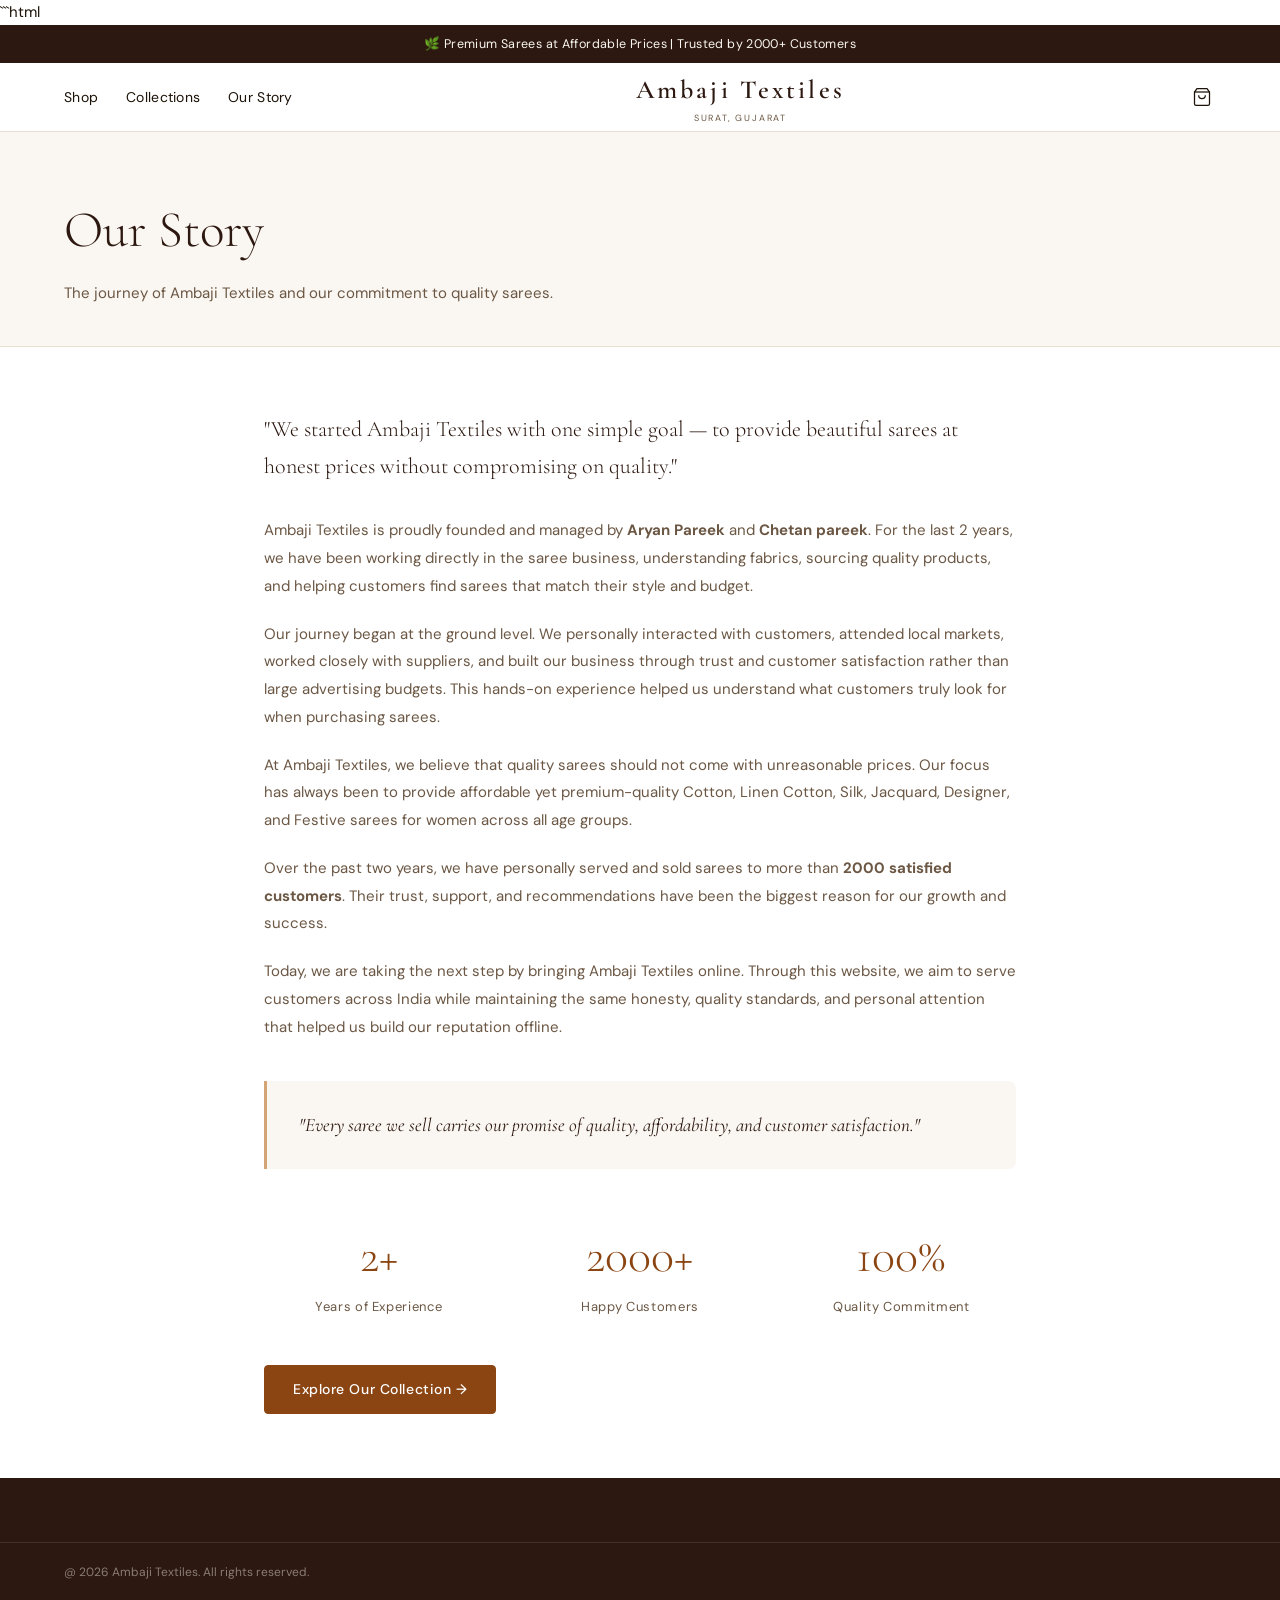
==== pages/about.html @ c56946fc "Move website files to root" ====
```html
<!DOCTYPE html>
<html lang="en">
<head>
  <meta charset="UTF-8"/>
  <meta name="viewport" content="width=device-width, initial-scale=1.0"/>
  <title>Our Story – Ambaji Textiles</title>
  <link rel="stylesheet" href="../css/style.css"/>
  <link href="https://fonts.googleapis.com/css2?family=Cormorant+Garamond:ital,wght@0,300;0,400;0,600;1,300;1,400&family=DM+Sans:wght@300;400;500&display=swap" rel="stylesheet"/>
</head>
<body>

<div class="announcement-bar">
  🌿 Premium Sarees at Affordable Prices | Trusted by 2000+ Customers
</div>

<header class="site-header">
  <div class="header-inner">
    <nav class="header-nav left-nav">
      <a href="shop.html">Shop</a>
      <a href="collections.html">Collections</a>
      <a href="about.html" class="active">Our Story</a>
    </nav>

    <a href="../index.html" class="logo">
      <span class="logo-main">Ambaji Textiles</span>
      <span class="logo-sub">Surat, Gujarat</span>
    </a>

    <div class="header-actions">
      <a href="cart.html" class="icon-btn cart-icon">
        <svg width="20" height="20" viewBox="0 0 24 24" fill="none" stroke="currentColor" stroke-width="1.5">
          <path d="M6 2L3 6v14a2 2 0 0 0 2 2h14a2 2 0 0 0 2-2V6l-3-4z"/>
          <line x1="3" y1="6" x2="21" y2="6"/>
          <path d="M16 10a4 4 0 0 1-8 0"/>
        </svg>
        <span class="cart-count" id="cartCount">0</span>
      </a>
    </div>
  </div>
</header>

<div class="page-header">
  <div class="container">
    <h1>Our Story</h1>
    <p>The journey of Ambaji Textiles and our commitment to quality sarees.</p>
  </div>
</div>

<div class="container" style="max-width:800px;padding:64px 24px;">

  <p style="font-family:var(--font-display);font-size:22px;font-weight:300;line-height:1.7;color:var(--clr-primary-dark);margin-bottom:32px;">
    "We started Ambaji Textiles with one simple goal — to provide beautiful sarees at honest prices without compromising on quality."
  </p>

  <p style="font-size:15px;line-height:1.85;color:var(--clr-text-muted);margin-bottom:20px;">
    Ambaji Textiles is proudly founded and managed by <strong>Aryan Pareek</strong> and <strong>Chetan pareek</strong>. For the last 2 years, we have been working directly in the saree business, understanding fabrics, sourcing quality products, and helping customers find sarees that match their style and budget.
  </p>

  <p style="font-size:15px;line-height:1.85;color:var(--clr-text-muted);margin-bottom:20px;">
    Our journey began at the ground level. We personally interacted with customers, attended local markets, worked closely with suppliers, and built our business through trust and customer satisfaction rather than large advertising budgets. This hands-on experience helped us understand what customers truly look for when purchasing sarees.
  </p>

  <p style="font-size:15px;line-height:1.85;color:var(--clr-text-muted);margin-bottom:20px;">
    At Ambaji Textiles, we believe that quality sarees should not come with unreasonable prices. Our focus has always been to provide affordable yet premium-quality Cotton, Linen Cotton, Silk, Jacquard, Designer, and Festive sarees for women across all age groups.
  </p>

  <p style="font-size:15px;line-height:1.85;color:var(--clr-text-muted);margin-bottom:20px;">
    Over the past two years, we have personally served and sold sarees to more than <strong>2000 satisfied customers</strong>. Their trust, support, and recommendations have been the biggest reason for our growth and success.
  </p>

  <p style="font-size:15px;line-height:1.85;color:var(--clr-text-muted);margin-bottom:40px;">
    Today, we are taking the next step by bringing Ambaji Textiles online. Through this website, we aim to serve customers across India while maintaining the same honesty, quality standards, and personal attention that helped us build our reputation offline.
  </p>

  <div style="background:var(--clr-cream);border-left:3px solid var(--clr-accent);padding:28px 32px;border-radius:0 8px 8px 0;margin-bottom:48px;">
    <p style="font-family:var(--font-display);font-size:19px;font-weight:400;font-style:italic;color:var(--clr-primary-dark);line-height:1.65;">
      "Every saree we sell carries our promise of quality, affordability, and customer satisfaction."
    </p>
  </div>

  <div style="display:grid;grid-template-columns:repeat(3,1fr);gap:32px;margin-bottom:48px;text-align:center;">
    <div>
      <div style="font-family:var(--font-display);font-size:48px;font-weight:300;color:var(--clr-primary);">2+</div>
      <div style="font-size:13px;color:var(--clr-text-muted);letter-spacing:0.05em;">Years of Experience</div>
    </div>

    <div>
      <div style="font-family:var(--font-display);font-size:48px;font-weight:300;color:var(--clr-primary);">2000+</div>
      <div style="font-size:13px;color:var(--clr-text-muted);letter-spacing:0.05em;">Happy Customers</div>
    </div>

    <div>
      <div style="font-family:var(--font-display);font-size:48px;font-weight:300;color:var(--clr-primary);">100%</div>
      <div style="font-size:13px;color:var(--clr-text-muted);letter-spacing:0.05em;">Quality Commitment</div>
    </div>
  </div>

  <a href="shop.html" class="btn btn-primary">Explore Our Collection →</a>

</div>

<footer class="site-footer">
  <div class="footer-bottom" style="border-top:1px solid rgba(255,255,255,0.1);">
    <div class="container">
      <p>@ 2026 Ambaji Textiles. All rights reserved.</p>
    </div>
  </div>
</footer>

<script src="../js/data.js"></script>
<script src="../js/cart.js"></script>

</body>
</html>
```
---- css/style.css ----
/* =============================================
   Ambaji textiles – Main Stylesheet
   ============================================= */

:root {
  --clr-primary: #8B4513;
  --clr-primary-light: #C4956A;
  --clr-primary-dark: #2C1810;
  --clr-accent: #D4A574;
  --clr-cream: #FAF6F1;
  --clr-cream-dark: #F0E8DC;
  --clr-text: #1C1207;
  --clr-text-muted: #6B5744;
  --clr-border: #E8DDD3;
  --clr-white: #FFFFFF;
  --font-display: 'Cormorant Garamond', Georgia, serif;
  --font-body: 'DM Sans', system-ui, sans-serif;
  --radius: 4px;
  --shadow: 0 2px 20px rgba(44, 24, 16, 0.08);
  --shadow-hover: 0 8px 40px rgba(44, 24, 16, 0.15);
  --transition: all 0.25s ease;
}

*, *::before, *::after { box-sizing: border-box; margin: 0; padding: 0; }

html { scroll-behavior: smooth; }

body {
  font-family: var(--font-body);
  font-size: 15px;
  line-height: 1.65;
  color: var(--clr-text);
  background: var(--clr-white);
}

a { color: inherit; text-decoration: none; }
ul { list-style: none; }

.container {
  max-width: 1200px;
  margin: 0 auto;
  padding: 0 24px;
}

/* ---- BUTTONS ---- */
.btn {
  display: inline-block;
  padding: 12px 28px;
  font-family: var(--font-body);
  font-size: 14px;
  font-weight: 500;
  letter-spacing: 0.04em;
  border: 1.5px solid transparent;
  border-radius: var(--radius);
  cursor: pointer;
  transition: var(--transition);
  text-align: center;
}
.btn-primary {
  background: var(--clr-primary);
  color: var(--clr-white);
  border-color: var(--clr-primary);
}
.btn-primary:hover {
  background: var(--clr-primary-dark);
  border-color: var(--clr-primary-dark);
}
.btn-ghost {
  background: transparent;
  color: var(--clr-text);
  border-color: var(--clr-text);
}
.btn-ghost:hover {
  background: var(--clr-text);
  color: var(--clr-white);
}
.btn-outline {
  background: transparent;
  color: var(--clr-primary);
  border-color: var(--clr-primary);
}
.btn-outline:hover {
  background: var(--clr-primary);
  color: var(--clr-white);
}
.btn-full { width: 100%; display: block; }

/* ---- ANNOUNCEMENT BAR ---- */
.announcement-bar {
  background: var(--clr-primary-dark);
  color: var(--clr-cream);
  text-align: center;
  font-size: 12.5px;
  font-weight: 400;
  letter-spacing: 0.03em;
  padding: 9px 16px;
}

/* ---- HEADER ---- */
.site-header {
  position: sticky;
  top: 0;
  z-index: 100;
  background: var(--clr-white);
  border-bottom: 1px solid var(--clr-border);
}
.header-inner {
  max-width: 1200px;
  margin: 0 auto;
  padding: 0 24px;
  display: flex;
  align-items: center;
  justify-content: space-between;
  height: 68px;
}
.header-nav { display: flex; gap: 28px; }
.header-nav a {
  font-size: 14px;
  font-weight: 400;
  color: var(--clr-text);
  letter-spacing: 0.02em;
  transition: var(--transition);
  position: relative;
}
.header-nav a::after {
  content: '';
  position: absolute;
  bottom: -2px; left: 0;
  width: 0; height: 1px;
  background: var(--clr-primary);
  transition: var(--transition);
}
.header-nav a:hover::after { width: 100%; }

.logo {
  display: flex;
  flex-direction: column;
  align-items: center;
  text-decoration: none;
}
.logo-main {
  font-family: var(--font-display);
  font-size: 26px;
  font-weight: 600;
  color: var(--clr-primary-dark);
  letter-spacing: 0.12em;
}
.logo-sub {
  font-size: 9px;
  letter-spacing: 0.2em;
  color: var(--clr-text-muted);
  text-transform: uppercase;
}

.header-actions { display: flex; align-items: center; gap: 16px; }
.icon-btn {
  position: relative;
  display: flex;
  align-items: center;
  color: var(--clr-text);
  transition: var(--transition);
  padding: 4px;
}
.icon-btn:hover { color: var(--clr-primary); }
.cart-count {
  position: absolute;
  top: -4px; right: -6px;
  background: var(--clr-primary);
  color: white;
  font-size: 9px;
  width: 16px; height: 16px;
  border-radius: 50%;
  display: flex;
  align-items: center;
  justify-content: center;
  font-weight: 600;
}

/* ---- HERO ---- */
.hero {
  min-height: 90vh;
  display: grid;
  grid-template-columns: 1fr 1fr;
  align-items: center;
  background: var(--clr-cream);
  overflow: hidden;
}
.hero-content {
  padding: 80px 60px 80px 80px;
}
.hero-eyebrow {
  font-size: 11px;
  letter-spacing: 0.25em;
  text-transform: uppercase;
  color: var(--clr-primary);
  margin-bottom: 20px;
}
.hero-title {
  font-family: var(--font-display);
  font-size: clamp(52px, 6vw, 80px);
  font-weight: 300;
  line-height: 1.05;
  color: var(--clr-primary-dark);
  margin-bottom: 24px;
}
.hero-title em {
  font-style: italic;
  color: var(--clr-primary);
}
.hero-desc {
  font-size: 16px;
  color: var(--clr-text-muted);
  max-width: 420px;
  margin-bottom: 36px;
  line-height: 1.75;
}
.hero-cta-group { display: flex; gap: 16px; flex-wrap: wrap; }

.hero-image-block {
  position: relative;
  height: 100vh;
  background: linear-gradient(135deg, var(--clr-accent) 0%, var(--clr-primary) 60%, var(--clr-primary-dark) 100%);
  display: flex;
  align-items: center;
  justify-content: center;
}
.hero-img-placeholder {
  width: 100%;
  height: 100%;
  display: flex;
  align-items: center;
  justify-content: center;
}
.hero-svg { width: 80%; max-width: 380px; }
.hero-badge {
  position: absolute;
  bottom: 48px;
  left: -20px;
  background: white;
  padding: 16px 22px;
  border-radius: 6px;
  box-shadow: var(--shadow-hover);
  display: flex;
  flex-direction: column;
}
.badge-num {
  font-family: var(--font-display);
  font-size: 32px;
  font-weight: 600;
  color: var(--clr-primary);
  line-height: 1;
}
.badge-label {
  font-size: 11px;
  color: var(--clr-text-muted);
  letter-spacing: 0.05em;
}

/* ---- SECTION TITLES ---- */
.section-title {
  font-family: var(--font-display);
  font-size: clamp(28px, 3vw, 38px);
  font-weight: 400;
  color: var(--clr-primary-dark);
  margin-bottom: 32px;
}
.section-title.center { text-align: center; }
.section-header {
  display: flex;
  align-items: baseline;
  justify-content: space-between;
  margin-bottom: 32px;
}
.see-all {
  font-size: 13px;
  color: var(--clr-primary);
  letter-spacing: 0.04em;
  transition: var(--transition);
}
.see-all:hover { color: var(--clr-primary-dark); }

/* ---- CATEGORY STRIP ---- */
.category-strip {
  padding: 72px 0;
  background: var(--clr-white);
}
.category-grid {
  display: grid;
  grid-template-columns: repeat(6, 1fr);
  gap: 16px;
}
.cat-card {
  display: flex;
  flex-direction: column;
  align-items: center;
  gap: 10px;
  padding: 24px 16px;
  border: 1px solid var(--clr-border);
  border-radius: 8px;
  text-align: center;
  font-size: 13px;
  font-weight: 500;
  color: var(--clr-text);
  transition: var(--transition);
  letter-spacing: 0.02em;
}
.cat-card:hover {
  border-color: var(--clr-primary);
  background: var(--clr-cream);
  transform: translateY(-2px);
}
.cat-icon { font-size: 26px; }

/* ---- PRODUCT GRID ---- */
.featured-section { padding: 72px 0; }
.featured-section.bg-cream { background: var(--clr-cream); }

.product-grid {
  display: grid;
  grid-template-columns: repeat(4, 1fr);
  gap: 24px;
}
.product-card {
  position: relative;
  cursor: pointer;
}
.product-card:hover .product-actions { opacity: 1; transform: translateY(0); }
.product-card:hover .product-img-wrap img,
.product-card:hover .product-img-wrap .prod-svg { transform: scale(1.04); }

.product-img-wrap {
  aspect-ratio: 3/4;
  background: var(--clr-cream-dark);
  border-radius: 4px;
  overflow: hidden;
  margin-bottom: 14px;
  position: relative;
  display: flex;
  align-items: center;
  justify-content: center;
}
.product-img-wrap img {
  width: 100%; height: 100%;
  object-fit: cover;
  transition: transform 0.4s ease;
}
.prod-svg {
  width: 85%;
  transition: transform 0.4s ease;
}
.product-badge {
  position: absolute;
  top: 10px; left: 10px;
  font-size: 10px;
  font-weight: 600;
  letter-spacing: 0.08em;
  text-transform: uppercase;
  padding: 4px 10px;
  border-radius: 2px;
  background: var(--clr-primary);
  color: white;
}
.product-badge.badge-sale { background: #C0392B; }
.product-badge.badge-new { background: var(--clr-primary-dark); }

.product-actions {
  position: absolute;
  bottom: 0; left: 0; right: 0;
  padding: 12px;
  display: flex;
  gap: 8px;
  opacity: 0;
  transform: translateY(10px);
  transition: var(--transition);
}
.product-actions .btn {
  flex: 1;
  padding: 10px 8px;
  font-size: 12px;
}

.product-name {
  font-family: var(--font-display);
  font-size: 17px;
  font-weight: 400;
  color: var(--clr-text);
  margin-bottom: 4px;
}
.product-weave {
  font-size: 12px;
  color: var(--clr-text-muted);
  margin-bottom: 8px;
}
.product-price {
  font-size: 15px;
  font-weight: 500;
  color: var(--clr-primary-dark);
}
.product-price .original {
  text-decoration: line-through;
  color: var(--clr-text-muted);
  font-weight: 400;
  margin-right: 6px;
  font-size: 13px;
}
.product-price .discounted { color: #C0392B; }

/* ---- STORY BANNER ---- */
.story-banner {
  background: var(--clr-primary-dark);
  color: var(--clr-cream);
  padding: 96px 0;
}
.story-inner {
  display: grid;
  grid-template-columns: 1fr 1fr;
  gap: 80px;
  align-items: center;
}
.story-text .story-eyebrow {
  font-size: 11px;
  letter-spacing: 0.25em;
  text-transform: uppercase;
  color: var(--clr-accent);
  margin-bottom: 16px;
}
.story-text h2 {
  font-family: var(--font-display);
  font-size: clamp(36px, 4vw, 52px);
  font-weight: 300;
  line-height: 1.15;
  margin-bottom: 20px;
  color: var(--clr-cream);
}
.story-text p {
  font-size: 15px;
  line-height: 1.8;
  color: rgba(250,246,241,0.75);
  margin-bottom: 32px;
}
.story-text .btn-primary {
  background: var(--clr-accent);
  border-color: var(--clr-accent);
  color: var(--clr-primary-dark);
}
.story-stats {
  display: flex;
  flex-direction: column;
  gap: 40px;
}
.stat { border-left: 2px solid var(--clr-accent); padding-left: 20px; }
.stat-num {
  display: block;
  font-family: var(--font-display);
  font-size: 48px;
  font-weight: 300;
  color: var(--clr-cream);
  line-height: 1;
}
.stat-label {
  font-size: 13px;
  color: rgba(250,246,241,0.6);
  letter-spacing: 0.06em;
}

/* ---- TESTIMONIALS ---- */
.testimonials { padding: 80px 0; background: var(--clr-white); }
.testimonial-grid {
  display: grid;
  grid-template-columns: repeat(3, 1fr);
  gap: 24px;
  margin-top: 40px;
}
.testimonial-card {
  background: var(--clr-cream);
  padding: 32px;
  border-radius: 6px;
  border: 1px solid var(--clr-border);
}
.stars { color: var(--clr-primary); margin-bottom: 16px; font-size: 14px; }
.testimonial-card p {
  font-size: 14px;
  line-height: 1.75;
  color: var(--clr-text-muted);
  margin-bottom: 16px;
  font-style: italic;
}
.reviewer { font-size: 12px; font-weight: 500; color: var(--clr-primary); }

/* ---- NEWSLETTER ---- */
.newsletter-section {
  background: var(--clr-cream-dark);
  padding: 80px 0;
  text-align: center;
}
.newsletter-section h2 {
  font-family: var(--font-display);
  font-size: 36px;
  font-weight: 400;
  margin-bottom: 12px;
  color: var(--clr-primary-dark);
}
.newsletter-section p {
  color: var(--clr-text-muted);
  margin-bottom: 32px;
}
.newsletter-form {
  display: flex;
  max-width: 440px;
  margin: 0 auto;
  gap: 0;
}
.nl-input {
  flex: 1;
  padding: 13px 18px;
  border: 1.5px solid var(--clr-border);
  border-right: none;
  border-radius: 4px 0 0 4px;
  font-family: var(--font-body);
  font-size: 14px;
  outline: none;
  background: white;
}
.nl-input:focus { border-color: var(--clr-primary); }
.newsletter-form .btn {
  border-radius: 0 4px 4px 0;
}

/* ---- FOOTER ---- */
.site-footer { background: var(--clr-primary-dark); color: var(--clr-cream); padding: 64px 0 0; }
.footer-inner {
  display: grid;
  grid-template-columns: 2fr 1fr 1fr 1fr;
  gap: 48px;
  padding-bottom: 48px;
  border-bottom: 1px solid rgba(255,255,255,0.1);
}
.footer-col h3 {
  font-family: var(--font-display);
  font-size: 24px;
  font-weight: 600;
  letter-spacing: 0.1em;
  color: var(--clr-cream);
  margin-bottom: 12px;
}
.footer-col p {
  font-size: 13.5px;
  line-height: 1.7;
  color: rgba(250,246,241,0.65);
  margin-bottom: 20px;
}
.social-links { display: flex; gap: 16px; }
.social-links a {
  font-size: 12px;
  color: var(--clr-accent);
  letter-spacing: 0.05em;
  transition: var(--transition);
}
.social-links a:hover { color: white; }
.footer-col h4 {
  font-size: 11px;
  letter-spacing: 0.18em;
  text-transform: uppercase;
  color: var(--clr-accent);
  margin-bottom: 16px;
  font-weight: 500;
}
.footer-col ul { display: flex; flex-direction: column; gap: 9px; }
.footer-col ul a {
  font-size: 13.5px;
  color: rgba(250,246,241,0.65);
  transition: var(--transition);
}
.footer-col ul a:hover { color: var(--clr-cream); }
.footer-bottom {
  padding: 20px 0;
}
.footer-bottom .container {
  display: flex;
  align-items: center;
  justify-content: space-between;
  flex-wrap: wrap;
  gap: 12px;
}
.footer-bottom p {
  font-size: 12px;
  color: rgba(250,246,241,0.45);
}
.payment-icons { display: flex; gap: 8px; flex-wrap: wrap; }
.pay-badge {
  font-size: 10px;
  font-weight: 600;
  padding: 4px 8px;
  border: 1px solid rgba(255,255,255,0.2);
  border-radius: 3px;
  color: rgba(250,246,241,0.7);
  letter-spacing: 0.05em;
}

/* ---- TOAST ---- */
.toast {
  position: fixed;
  bottom: 24px; right: 24px;
  background: var(--clr-primary-dark);
  color: var(--clr-cream);
  padding: 14px 24px;
  border-radius: 6px;
  font-size: 14px;
  z-index: 9999;
  box-shadow: var(--shadow-hover);
  animation: slideIn 0.3s ease;
}
@keyframes slideIn {
  from { transform: translateY(20px); opacity: 0; }
  to { transform: translateY(0); opacity: 1; }
}

/* ---- BREADCRUMB ---- */
.breadcrumb {
  padding: 14px 0;
  font-size: 12px;
  color: var(--clr-text-muted);
  display: flex;
  gap: 6px;
  align-items: center;
}
.breadcrumb a { color: var(--clr-primary); }
.breadcrumb span { opacity: 0.5; }

/* ---- PAGE HEADER ---- */
.page-header {
  background: var(--clr-cream);
  padding: 56px 0 40px;
  border-bottom: 1px solid var(--clr-border);
}
.page-header h1 {
  font-family: var(--font-display);
  font-size: clamp(36px, 4vw, 52px);
  font-weight: 300;
  color: var(--clr-primary-dark);
}
.page-header p { color: var(--clr-text-muted); margin-top: 8px; }

/* ---- RESPONSIVE ---- */
@media (max-width: 1024px) {
  .hero { grid-template-columns: 1fr; }
  .hero-image-block { height: 50vw; min-height: 300px; }
  .hero-content { padding: 60px 40px; }
  .category-grid { grid-template-columns: repeat(3, 1fr); }
  .product-grid { grid-template-columns: repeat(3, 1fr); }
  .story-inner { grid-template-columns: 1fr; gap: 48px; }
  .story-stats { flex-direction: row; gap: 32px; }
  .footer-inner { grid-template-columns: 1fr 1fr; gap: 32px; }
}

@media (max-width: 768px) {
  .left-nav { display: none; }
  .hero-content { padding: 48px 24px; }
  .product-grid { grid-template-columns: repeat(2, 1fr); gap: 16px; }
  .testimonial-grid { grid-template-columns: 1fr; }
  .category-grid { grid-template-columns: repeat(3, 1fr); }
  .footer-inner { grid-template-columns: 1fr; gap: 24px; }
  .newsletter-form { flex-direction: column; }
  .nl-input { border-right: 1.5px solid var(--clr-border); border-radius: 4px; border-bottom: none; }
  .newsletter-form .btn { border-radius: 4px; }
}

@media (max-width: 480px) {
  .product-grid { grid-template-columns: repeat(2, 1fr); gap: 12px; }
  .category-grid { grid-template-columns: repeat(2, 1fr); }
}
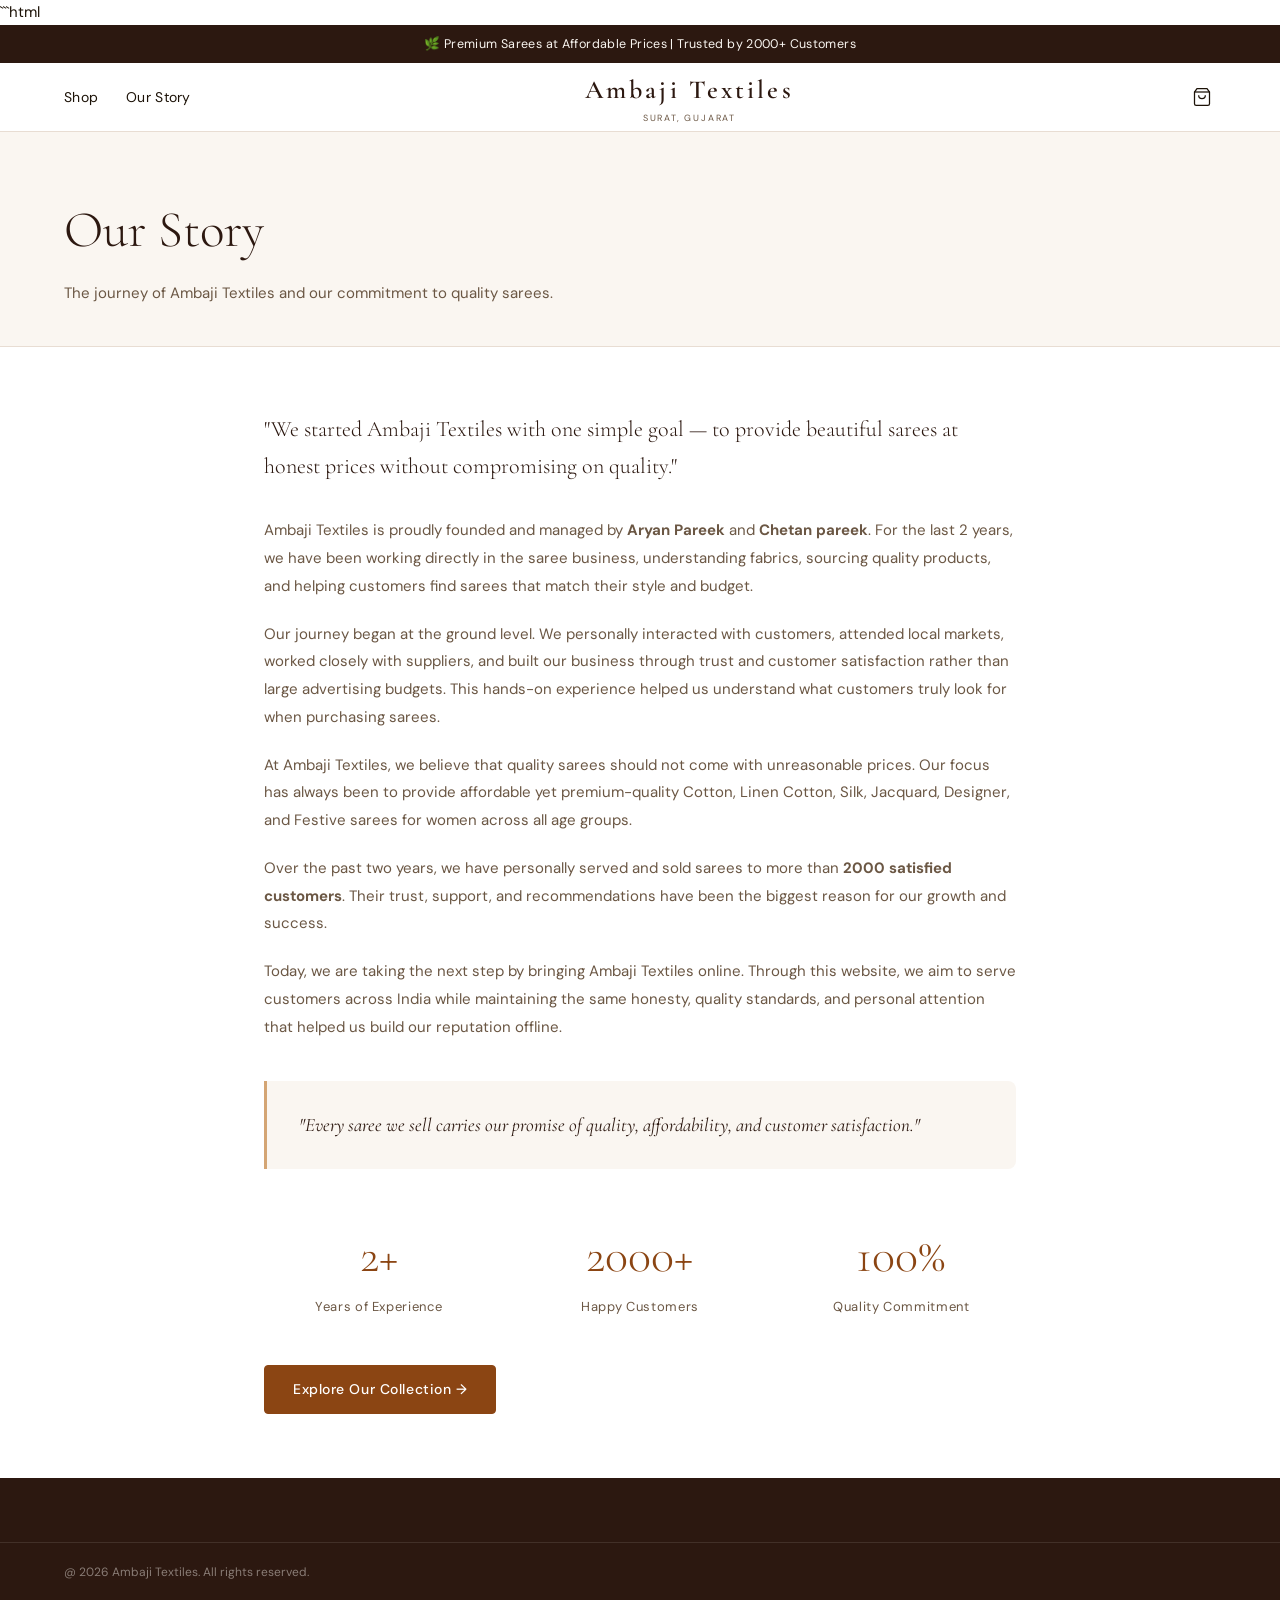
==== commit ad577887: "done something" ====
--- a/pages/about.html
+++ b/pages/about.html
@@ -18,7 +18,7 @@
   <div class="header-inner">
     <nav class="header-nav left-nav">
       <a href="shop.html">Shop</a>
-      <a href="collections.html">Collections</a>
+      
       <a href="about.html" class="active">Our Story</a>
     </nav>
 
